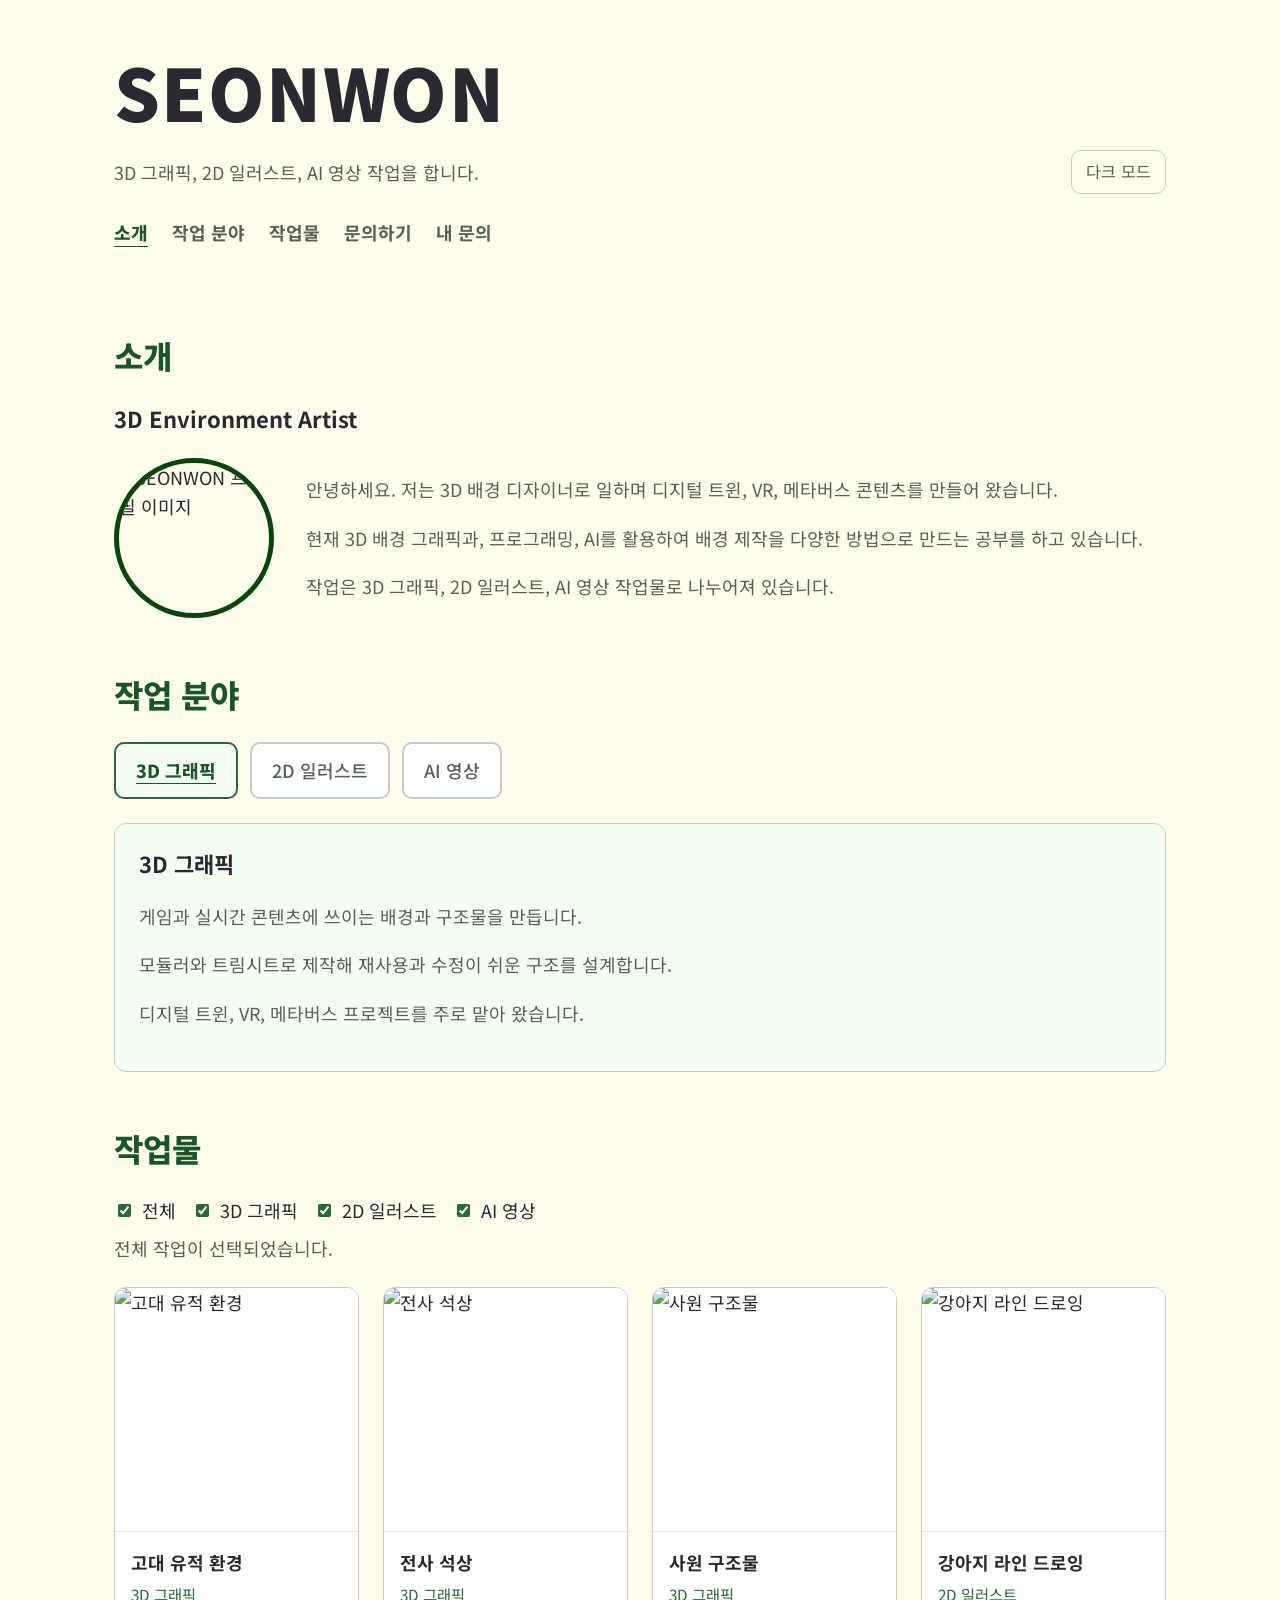
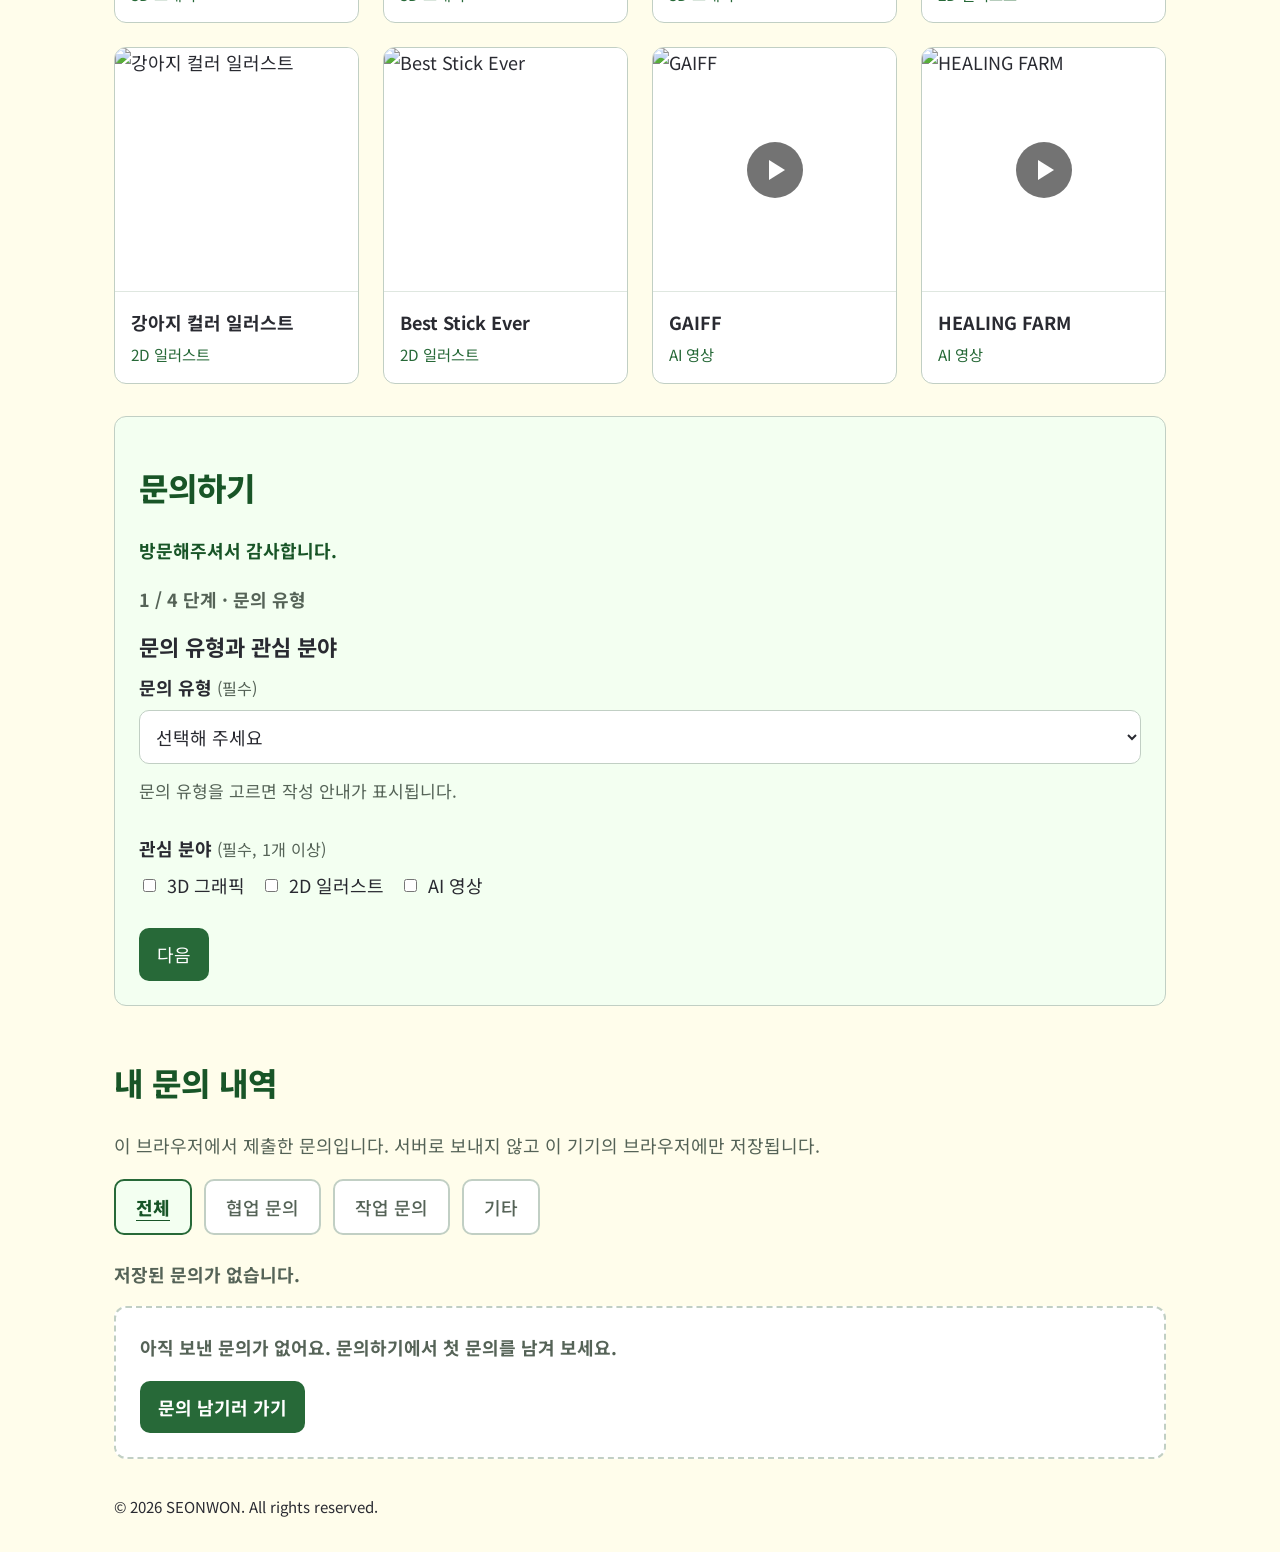
==== Claude outputs/index.html @ 0ea16d2c "SNS 계정명, 주소 입력 예시 추가/  입력 한도 100자로 수정" ====
<!DOCTYPE html>
<html lang="ko">

<head>
  <meta charset="UTF-8">
  <meta name="viewport" content="width=device-width, initial-scale=1.0">
  <title>SEONWON</title>

  <link rel="preconnect" href="https://fonts.googleapis.com">
  <link rel="preconnect" href="https://fonts.gstatic.com" crossorigin>
  <link href="https://fonts.googleapis.com/css2?family=Noto+Sans+KR:wght@100..900&display=swap" rel="stylesheet">

  <link rel="stylesheet" href="style.css">
</head>

<body>
  <!--
    사용자 : 작업물을 보러 온 사람 (채용 담당자, 협업 제안자, 동료 창작자)
    목적 : 어떤 작업을 하는 사람인지 빠르게 파악한다.
    핵심 행동 : 관심 분야를 골라 작업물을 보고, 원본으로 이동하거나 문의를 남긴다.
    정보 순서 : 소개 > 작업 분야 > 작업물 > 문의하기 > 내 문의
    메뉴 : 소개 / 작업 분야 / 작업물 / 문의하기 / 내 문의 (각 메뉴는 같은 이름의 영역으로 이동)
  -->
  <header>
    <h1>SEONWON</h1>

    <div class="header-row">
      <p>3D 그래픽, 2D 일러스트, AI 영상 작업을 합니다.</p>

      <!-- click 이벤트 : 테마 전환 -->
      <button id="themeButton" type="button">다크 모드</button>
    </div>

    <!-- click 이벤트 : 좁은 화면에서 메뉴 열기·닫기. JS가 켜졌을 때만 보임(script.js의 setMenuOpen) -->
    <button type="button" id="menuToggle" class="menu-toggle" aria-controls="main-nav" aria-expanded="false" hidden>메뉴 열기</button>

    <!-- 메뉴 : 현재 위치는 script.js(updateCurrentNav)가 aria-current="page"로 표시 -->
    <nav id="main-nav" class="main-nav" aria-label="주요 메뉴">
      <ul>
        <li><a href="#about">소개</a></li>
        <li><a href="#fields">작업 분야</a></li>
        <li><a href="#works">작업물</a></li>
        <li><a href="#contact">문의하기</a></li>
        <li><a href="#history">내 문의</a></li>
      </ul>
    </nav>
  </header>

  <main>
    <!-- 소개 -->
    <section id="about">
      <h2>소개</h2>
      <h3>3D Environment Artist</h3>

      <div class="about-row">
        <img src="assets/images/profile.jpg" alt="SEONWON 프로필 이미지">

        <div class="about-text">
          <p>안녕하세요. 저는 3D 배경 디자이너로 일하며 디지털 트윈, VR, 메타버스 콘텐츠를 만들어 왔습니다.</p>
          <p>현재 3D 배경 그래픽과, 프로그래밍, AI를 활용하여 배경 제작을 다양한 방법으로 만드는 공부를 하고 있습니다.</p>
          <p>작업은 3D 그래픽, 2D 일러스트, AI 영상 작업물로 나누어져 있습니다.</p>
        </div>
      </div>
    </section>

    <!-- 작업 분야 : 탭으로 전환 -->
    <section id="fields">
      <h2>작업 분야</h2>

      <!-- click 이벤트 : 탭 전환 -->
      <div class="tabs" role="tablist" aria-label="작업 분야 선택">
        <button type="button" class="tab is-active" data-target="#field-3d" aria-selected="true">3D 그래픽</button>
        <button type="button" class="tab" data-target="#field-illust" aria-selected="false">2D 일러스트</button>
        <button type="button" class="tab" data-target="#field-video" aria-selected="false">AI 영상</button>
      </div>

      <div id="field-3d" class="panel is-active">
        <h3>3D 그래픽</h3>
        <p>게임과 실시간 콘텐츠에 쓰이는 배경과 구조물을 만듭니다.</p>
        <p>모듈러와 트림시트로 제작해 재사용과 수정이 쉬운 구조를 설계합니다.</p>
        <p>디지털 트윈, VR, 메타버스 프로젝트를 주로 맡아 왔습니다.</p>
      </div>

      <div id="field-illust" class="panel" hidden>
        <h3>2D 일러스트</h3>
        <p>동물을 주제로 한 드로잉과 굿즈 디자인 작업을 합니다.</p>
        <p>드로잉과 일러스트 작업으로 스티커와 엽서 등의 굿즈를 제작중 입니다.</p>
        <p>무념무개라는 이름으로 작업을 올리고 있습니다.</p>
      </div>

      <div id="field-video" class="panel" hidden>
        <h3>AI 영상</h3>
        <p>AI 도구를 활용해 짧은 영상을 만듭니다.</p>
        <p>장면의 분위기와 연출을 직접 설계하고 다듬는 과정을 거칩니다.</p>
        <p>수묵화, 회화풍 배경 등 그림 질감을 살린 연출을 실험하고 있습니다.</p>
      </div>
    </section>

    <!-- 작업물 : 필터 + 그리드 + 모달 -->
    <section id="works">
      <h2>작업물</h2>

      <!-- change 이벤트 : 분야 필터 -->
      <div class="work-filter">
        <label class="checkrow">
          <input type="checkbox" id="checkAll" checked>
          전체
        </label>

        <label class="checkrow">
          <input type="checkbox" class="category-check" value="3d" checked>
          3D 그래픽
        </label>

        <label class="checkrow">
          <input type="checkbox" class="category-check" value="illust" checked>
          2D 일러스트
        </label>

        <label class="checkrow">
          <input type="checkbox" class="category-check" value="video" checked>
          AI 영상
        </label>
      </div>

      <p id="filterStatus" aria-live="polite">전체 작업이 선택되었습니다.</p>

      <!-- 카드는 script.js가 채웁니다 -->
      <ul id="workGrid" class="work-grid"></ul>
    </section>

    <!--
      문의하기 : 4단계 문의 흐름
      사용자 목표 : 협업·작업 문의를 남긴다
      핵심 행동 : 유형·분야 선택 > 연락 정보 입력 > 내용 확인 후 제출
      완료 조건 : 3단계에서 제출하면 4단계 완료 화면이 표시된다
      단계 : 1 선택 > 2 입력 > 3 확인 > 4 완료 (script.js의 showStep()로 전환)
    -->
    <section id="contact" class="contact-card">
      <h2>문의하기</h2>

      <!-- input 이벤트의 결과가 표시되는 자리 -->
      <p id="greeting" aria-live="polite">방문해주셔서 감사합니다.</p>

      <!-- 진행 상태 : showStep()이 갱신 -->
      <p id="stepStatus" aria-live="polite">1 / 4 단계 · 문의 유형</p>

      <!--작업물에서 문의로 들어온경우 : 어떤 작업과 연결되어있는지 표시-->
      <div id="workLink" class="work-link" hidden>  <!-- 어떤 작업을 보고 문의 중인지 확인. 연결이 없으면 hidden으로 숨긴다.-->
        <p id="workLinkText"></p>                   <!-- JS에서 "'작품명' 작업을 보고~~" 글을 채움-->
        <button type="button" id="unlinkButton" class="unlink-button"> 연결해제 </button>
      </div>

      <!-- 연결, 해제 결과를 알려주는 문구. -->
      <p id="linkStatus" aria-live="polite"></p>    <!-- aria-live="polite" 현재 읽고있는 내용을 끝낸 후 변경 내용을 읽음.-->

      <!-- novalidate : 브라우저 기본 검사 대신 script.js가 직접 검사하고 안내 -->
      <form id="contact-form" novalidate>

        <!-- 1단계 : 선택 -->
        <div class="step-panel" data-step="1">
          <h3 tabindex="-1">문의 유형과 관심 분야</h3>

          <div class="field">
            <!-- change 이벤트 : 문의 유형 선택 -->
            <label for="inquiryType">문의 유형 <span class="required">(필수)</span></label>
            <select id="inquiryType" name="inquiryType" aria-required="true">
              <option value="">선택해 주세요</option>
              <option value="collab">협업 문의</option>
              <option value="work">작업 문의</option>
              <option value="etc">기타</option>
            </select>
            <p class="field-error" hidden></p>
          </div>

          <p id="inquiryGuide" aria-live="polite">문의 유형을 고르면 작성 안내가 표시됩니다.</p>

          <div class="field" role="group" aria-labelledby="interestLabel">
            <div id="interestLabel" class="field-label">관심 분야 <span class="required">(필수, 1개 이상)</span></div>

            <div class="work-filter">
              <label class="checkrow">
                <input type="checkbox" class="interest-check" name="interest" value="3d">
                3D 그래픽
              </label>

              <label class="checkrow">
                <input type="checkbox" class="interest-check" name="interest" value="illust">
                2D 일러스트
              </label>

              <label class="checkrow">
                <input type="checkbox" class="interest-check" name="interest" value="video">
                AI 영상
              </label>
            </div>
            <p class="field-error" hidden></p>
          </div>

          <div class="step-actions">
            <button type="button" class="next-button">다음</button>
          </div>
        </div>

        <!-- 2단계 : 입력 -->
        <div class="step-panel" data-step="2" hidden>
          <h3 tabindex="-1">연락 정보와 문의 내용</h3>

          <!-- 칸 하나 = label + 입력 + 안내(도움말, 글자 수) + 오류 문구.
               aria-describedby : 입력칸에 안내와 오류를 연결해 스크린리더가 함께 읽게 함 -->
          <div class="field">
            <!-- input 이벤트 : 이름 입력 -->
            <label for="visitorName">이름 <span class="required">(필수)</span></label>
            <input type="text" id="visitorName" name="visitorName" maxlength="10" autocomplete="name" aria-required="true" aria-describedby="nameHelp nameError">
            <div class="field-meta">
              <p class="field-help" id="nameHelp">답변할 때 부를 이름입니다. 최대 10자까지 쓸 수 있습니다.</p>
              <p class="field-count" id="nameCount">0 / 10자</p>
            </div>
            <p class="field-error" id="nameError" role="alert" hidden></p>
          </div>

          <div class="field">
            <label for="email">Email <span class="required">(필수)</span></label>
            <input type="email" id="email" name="email" autocomplete="email" aria-required="true" aria-describedby="emailHelp emailError">
            <div class="field-meta">
              <p class="field-help" id="emailHelp">답변을 받을 주소입니다. 예: name@example.com</p>
            </div>
            <p class="field-error" id="emailError" role="alert" hidden></p>
          </div>

          <div class="field">
            <label for="message">Message <span class="required">(필수)</span></label>
            <textarea id="message" name="message" maxlength="500" aria-required="true" aria-describedby="messageHelp messageError"></textarea>
            <div class="field-meta">
              <p class="field-help" id="messageHelp">원하는 작업과 일정을 10자 이상 적어주세요.</p>
              <p class="field-count" id="messageCount">0 / 500자</p>
            </div>
            <p class="field-error" id="messageError" role="alert" hidden></p>
          </div>

          <!-- change 이벤트 : 체크하면 SNS 입력 영역이 나타나고, 해제하면 사라짐 -->
          <div class="sns-option">
            <label class="checkrow">
              <input type="checkbox" id="snsCheck" name="snsContact" value="yes" aria-controls="snsField" aria-expanded="false">
              SNS(인스타그램·카카오톡 등)로도 답변받기
            </label>
          </div>

          <!-- 숨겨진 동안은 disabled : Tab으로 닿지 않고, 제출 값에도 들어가지 않음 (script.js의 renderSnsField) -->
          <div class="field" id="snsField" hidden>
            <label for="snsId">SNS 계정명 또는 주소 <span class="required">(필수)</span></label>
            <input type="text" id="snsId" name="snsId" maxlength="100" autocomplete="off" aria-required="true" aria-describedby="snsHelp snsError" disabled>
            <div class="field-meta">
              <p class="field-help" id="snsHelp">답변받을 SNS 계정명이나 주소 중 하나를 적어주세요. 계정명 예: @sunone.art / 주소 예: https://www.instagram.com/sunone.art</p>
              <p class="field-count" id="snsCount">0 / 100자</p>
            </div>
            <p class="field-error" id="snsError" role="alert" hidden></p>
          </div>

          <div class="step-actions">
            <button type="button" class="prev-button">이전</button>
            <button type="button" class="next-button">다음</button>
          </div>
        </div>

        <!-- 3단계 : 확인 (입력값은 script.js가 채웁니다) -->
        <div class="step-panel" data-step="3" hidden>
          <h3 tabindex="-1">입력 내용 확인</h3>
          <p>내용을 확인하고 제출해 주세요. 고칠 항목은 수정 버튼으로 돌아갈 수 있습니다.</p>

          <ul class="summary">
            <li class="summary-row">
              <span class="summary-label">문의 유형</span>
              <span class="summary-value" id="sumType"></span>
              <button type="button" class="edit-button" data-goto="1" aria-label="문의 유형 수정">수정</button>
            </li>
            <li class="summary-row">
              <span class="summary-label">관심 분야</span>
              <span class="summary-value" id="sumInterests"></span>
              <button type="button" class="edit-button" data-goto="1" aria-label="관심 분야 수정">수정</button>
            </li>
            <!-- 3단계 확인 화면 : 연결된 작업이 있을 때만 JS가 보여줌.-->
            <li class="summary-row" id="sumWorkRow" hidden>
              <span class="summary-label">관련작업</span>
              <span class="summary-value" id="sumWork"></span>      <!-- 작품명이 들어갈 자리 -->
              <!--data-goto="1" >> 누르면 1단계로 돌아감.-->
              <button type="button" class="edit-button" data-goto="1" aria-label="관련 작업 수정">수정</button>
            </li>
            <li class="summary-row">
              <span class="summary-label">이름</span>
              <span class="summary-value" id="sumName"></span>
              <button type="button" class="edit-button" data-goto="2" aria-label="이름 수정">수정</button>
            </li>
            <li class="summary-row">
              <span class="summary-label">Email</span>
              <span class="summary-value" id="sumEmail"></span>
              <button type="button" class="edit-button" data-goto="2" aria-label="이메일 수정">수정</button>
            </li>
            <!-- 3단계 확인 화면 : SNS 답변을 고른 경우에만 JS가 보여줌 -->
            <li class="summary-row" id="sumSnsRow" hidden>
              <span class="summary-label">SNS</span>
              <span class="summary-value" id="sumSns"></span>
              <button type="button" class="edit-button" data-goto="2" aria-label="SNS 수정">수정</button>
            </li>
            <li class="summary-row">
              <span class="summary-label">Message</span>
              <span class="summary-value" id="sumMessage"></span>
              <button type="button" class="edit-button" data-goto="2" aria-label="메시지 수정">수정</button>
            </li>
          </ul>

          <!-- 제출 상태 안내 : 저장 중 / 저장 실패 문구가 들어옴. 비어 있으면 자리를 차지하지 않음 -->
          <p id="submitStatus" role="status"></p>

          <div class="step-actions">
            <button type="button" class="prev-button">이전</button>
            <button id="submitButton" type="submit">제출하기</button>
          </div>
        </div>

        <!-- 4단계 : 완료 -->
        <div class="step-panel" data-step="4" hidden>
          <h3 tabindex="-1">작성이 완료되었습니다</h3>

          <!-- 완료 메시지 : 제출할 때 script.js가 채웁니다 -->
          <p id="submitMessage"></p>

          <div class="step-actions">
            <button id="restartButton" type="button">새 문의 작성</button>
            <!-- 제출한 문의가 목록에 들어갔는지 바로 확인하러 가는 링크 -->
            <a href="#history" class="button-link">내 문의 내역 보기</a>
          </div>
        </div>

      </form>
    </section>

    <!--
      내 문의 내역 : 제출한 문의를 목록으로 보고 유형별로 골라 봄
      데이터 : 제출할 때 localStorage에 저장한 기록 (script.js의 saveInquiry / readSavedList)
      필터 : 전체 / 협업 문의 / 작업 문의 / 기타 (click 이벤트, 선택 상태는 aria-pressed로 표시)
      결과 안내 : 표시 중인 항목 수 + 결과 없음 2종 (저장된 문의가 없음 / 고른 유형에 맞는 문의가 없음)
    -->
    <section id="history">
      <h2>내 문의 내역</h2>
      <p>이 브라우저에서 제출한 문의입니다. 서버로 보내지 않고 이 기기의 브라우저에만 저장됩니다.</p>

      <div class="history-filter" role="group" aria-label="문의 유형별 보기">
        <button type="button" class="filter-button" data-filter="all" aria-pressed="true">전체</button>
        <button type="button" class="filter-button" data-filter="collab" aria-pressed="false">협업 문의</button>
        <button type="button" class="filter-button" data-filter="work" aria-pressed="false">작업 문의</button>
        <button type="button" class="filter-button" data-filter="etc" aria-pressed="false">기타</button>
      </div>

      <!-- 표시 중인 항목 수 안내. 필터를 바꾸면 스크린리더가 읽어 줌 -->
      <p id="historyStatus" role="status"></p>

      <ul id="historyList" class="history-list"></ul>

      <!-- 결과 없음 안내 : 문구와 다음 행동은 script.js(renderHistory)가 상황에 맞게 바꿈 -->
      <div id="historyEmpty" class="history-empty" hidden>
        <p id="historyEmptyText"></p>
        <a id="historyEmptyLink" class="button-link" href="#contact">문의 남기러 가기</a>
        <button type="button" id="historyShowAll">전체 보기</button>
      </div>
    </section>

  </main>

  <footer>
    <small>© 2026 SEONWON. All rights reserved.</small>
  </footer>

  <!-- 작업물 상세 모달 -->
  <div id="workModal" class="modal" hidden>
    <div class="modal-overlay" data-close></div>

    <div class="modal-box" role="dialog" aria-modal="true" aria-labelledby="modalTitle">
      <button type="button" class="modal-close" data-close aria-label="닫기">✕</button>

      <!-- 이미지 또는 영상 플레이어가 들어가는 자리 -->
      <div id="modalMedia" class="modal-media"></div>

      <h3 id="modalTitle"></h3>
      <p id="modalDesc"></p>
      <a id="modalLink" class="modal-link" href="#" target="_blank" rel="noopener"></a>

      <!-- click 이벤트 : 이 작업으로 문의하기-->
      <button type="button" id="modalInquiryButton" class="modal-inquiry"> 이 작업으로 문의하기 </button>
    </div>
  </div>

  <!-- 자바스크립트 연결 -->
  <script src="script.js"></script>

</body>

</html>
---- Claude outputs/style.css ----
/* ===== 색 팔레트 ===== */

:root{
    --bg: #fffdeb;            /* 페이지 배경 (크림) */
    --surface: #ffffff;       /* 카드, 모달 바탕 */
    --surface-soft: #f3fff1;  /* 패널, 연한 강조 바탕 */

    --text: #292a31;          /* 본문 글자 */
    --text-soft: #556357;     /* 설명문, 보조 글자 */

    --border: #c1cfc4;        /* 일반 테두리 */
    --border-soft: #dfe7e0;   /* 약한 구분선 */

    --green: #276938;         /* 메인 포인트 */
    --green-dark: #185527;    /* 제목, hover */
    --green-deep: #05460a;    /* 가장 진한 초록 */

    --focus: #5a9c6b;         /* 포커스 테두리 (배경과 확실히 달라야 함) */

    --success-text: #185527;
    --success-bg: #e3f5e6;

    --disabled-bg: #a8b5aa;

    --error: #b3261e;         /* 입력 오류 문구와 테두리 */
}

/* 다크 모드는 위 변수의 값만 바꿔치기. */
body.dark{
    --bg: #21271f;
    --surface: #2e332e;
    --surface-soft: #333a33;

    --text: #f3e7ce;
    --text-soft: #b6c2b5;

    --border: #4f584f;
    --border-soft: #3c443c;

    --green: #8cc47e;
    --green-dark: #a8d69b;
    --green-deep: #8cc47e;

    --focus: #c4b77e;

    --success-text: #d7f0d9;
    --success-bg: #2f4433;

    --disabled-bg: #4f584f;

    --error: #ff9a8f;

    --accent: #eba421;        /* 다크 모드에서만 쓰는 강조색 (선택된 탭) */
}


body{
    color: var(--text);
    font-family: 'Noto Sans KR', sans-serif;
    font-size: 18px;
    line-height: 1.6;
    margin: 0;
    background-color: var(--bg);
}

header,
main,
footer{
    /* 좁은 화면에서는 사용가능한 너비에 맞춰 줄어듬. */
    width: 100%;

    /* 넓은 화면에서도 콘텐츠는 1100px보다 커지지 않음. */
    max-width: 1100px;

    margin: 0 auto;
    padding-left: 24px;
    padding-right: 24px;
}

header{
    padding-top: 48px;
    padding-bottom: 32px;
}

section{
    margin-top: 56px;
}

footer{
    padding-top: 32px;
    padding-bottom: 32px;
}

*,
*::before,
*::after{
    box-sizing: border-box;
}

/* 모달이 열려 있는 동안 뒷배경이 스크롤되지 않게 */
body.modal-open{
    overflow: hidden;
}

/* ===== 헤더 ===== */

.header-row{
    display: flex;
    flex-wrap: wrap;
    align-items: center;
    justify-content: space-between;
    gap: 16px;
}

.header-row p{
    margin: 0;
}

nav{
    margin-top: 24px;
}

/* 메뉴 목록 : 목록(ul·li) 의미는 유지하고 모양만 가로로 */
nav ul{
    display: flex;

    /* 메뉴 들어갈 자리가 부족하면 다음 줄로 이동 */
    flex-wrap: wrap;

    gap: 24px;
    margin: 0;
    padding: 0;
    list-style: none;
}

nav a {
    color: var(--text-soft);
    font-weight: 700;
    text-decoration: none;
}

nav a:hover{
    color: var(--green-dark);
}

/* 현재 위치 : hover와 달리 계속 유지되는 상태. 색 + 굵기 + 밑줄로 표시 (색만으로 구분하지 않음) */
nav a[aria-current="page"]{
    color: var(--green-dark);
    font-weight: 800;
    text-decoration: underline;
    text-underline-offset: 6px;
}

/* 모바일 메뉴 열기·닫기 버튼 : 넓은 화면에서는 숨김, 좁은 화면 규칙(맨 아래 @media)에서 보임 */
.menu-toggle{
    display: none;
    margin-top: 16px;
    color: var(--text-soft);
    background-color: transparent;
    border: 1px solid var(--border);
}

.menu-toggle:hover{
    color: var(--green-dark);
    background-color: var(--surface-soft);
}

body.dark .menu-toggle:hover{
    color: var(--bg);
    background-color: var(--accent);
}


/* ===== 제목 ===== */

h1{
    font-size: 72px;
    font-weight: 1000;
    line-height: 1.2;
    letter-spacing: 0.02em;
    margin: 0 0 16px;
}

h2{
    color: var(--green-dark);
    font-size: 32px;
    font-weight: 800;
    line-height: 1.3;
}

h3{
    font-size: 22px;
    font-weight: 700;
    line-height: 1.4;
}

p{
    color: var(--text-soft);
    line-height: 1.7;
}


/* ===== 소개 프로필 이미지 ===== */

.about-row{
    display: flex;
    align-items: center;        /* 사진과 글을 가운데(center)에 맞춤 */
    gap: 32px;
    margin-top: 24px;
}

#about img{
    display: block;
    width: 160px;
    height: 160px;
    object-fit: cover;
    border-radius: 50%;
    border: 5px solid var(--green-deep);

    /* 글이 길어져도 이미지가 찌그러지지 않게 고정 */
    flex: 0 0 auto;
    margin: 0;
}

.about-text p:first-child{
    margin-top: 0;              /* 첫 문단 위쪽 기본 여백제거*/
}

.about-text p:last-child{
    margin-bottom: 0;           /*마지막 문단 아래쪽 기본 여백 제거*/
}

/* ===== 입력 요소 공통 ===== */
input,
select,
textarea{
    width: 100%;
    min-width: 0;
    padding: 12px;
    color: var(--text);
    background-color: var(--surface);
    border: 1px solid var(--border);
    border-radius: 10px;
}

textarea{
    min-height: 120px;
    resize: vertical;
}

button {
    padding: 12px 18px;
    border: none;
    border-radius: 10px;
    color: #ffffff;
    background-color: var(--green);
    cursor: pointer;
    transition: background-color 0.2s, transform 0.2s;
}

input,
select,
textarea,
button{
    font: inherit;
}

/* hover는 기본색과 달라야함. */
button:hover {
    background-color: var(--green-dark);
}

/* 포커스 테두리는 배경색과 확실히 다르게 표현.
   키보드만 쓰는 사람에게는 지금 위치를 알려주는 유일한 표시입니다 */
button:focus,
input:focus,
select:focus,
textarea:focus{
    outline: 3px solid var(--focus);
    outline-offset: 2px;
}

button:active {
    transform: translateY(1px);
}

/* 테마 버튼 : 보조 기능이라 외곽선만 위 button 규칙을 덮어써야 하므로 반드시 아래쪽에 배치. */
#themeButton{
    flex: 0 0 auto;
    padding: 8px 14px;
    font-size: 0.9em;
    color: var(--text-soft);
    background-color: transparent;
    border: 1px solid var(--border);
}

#themeButton:hover{
    color: var(--green-dark);
    background-color: var(--surface-soft);
}

body.dark #themeButton:hover{
    color: var(--bg);
    background-color: var(--accent);
}


/* ===== 작업 분야 탭 ===== */

.tabs,
.history-filter {
    display: flex;

    /* 자리가 부족하면 다음 줄로 넘어감 */
    flex-wrap: wrap;

    gap: 12px;
    margin-bottom: 24px;
}

.tab,
.filter-button {
    padding: 12px 20px;

    border: 2px solid var(--border);

    border-radius: 10px;
    color: var(--text-soft);
    background-color: var(--surface);

    font-weight: 500;
    text-decoration: none;

    cursor: pointer;
}

.tab:hover,
.filter-button:hover {
    background-color: var(--surface-soft);
}

/* 선택된 탭 : 색 + 굵기 + 밑줄 세 가지로 표시. 색만으로 구분하면 색각 이상이 있는 사람은 알아볼 수 없다. */
.tab.is-active,
.filter-button[aria-pressed="true"] {
    color: var(--green-dark);
    border-color: var(--green);
    background-color: var(--surface-soft);
    font-weight: 800;
    text-decoration: underline;
    text-underline-offset: 5px;
}

body.dark .tab.is-active,
body.dark .filter-button[aria-pressed="true"]{
    color: var(--bg);
    border-color: var(--accent);
    background-color: var(--accent);
}

.panel {
    padding: 24px;
    border: 1px solid var(--border);
    border-radius: 12px;
    background-color: var(--surface-soft);
}

.panel h3{
    margin-top: 0;
}


/* ===== 작업물 필터 ===== */

.work-filter{
    display: flex;
    flex-wrap: wrap;
    gap: 16px;
    margin-bottom: 8px;
}

.checkrow{
    display: flex;
    align-items: center;
    gap: 8px;
}

/* 체크박스는 글자 옆에 작게 두어야 하므로 너비를 되돌림. */
.checkrow input[type="checkbox"]{
    width: auto;
    flex: 0 0 auto;
    accent-color: var(--green);
}

#filterStatus{
    margin-top: 0;
    margin-bottom: 24px;
}


/* ===== 작업물 그리드 ===== */

.work-grid{
    list-style-type: none;
    padding-left: 0;
    margin: 0;

    display: grid;
    grid-template-columns: repeat(auto-fit, minmax(240px, 1fr));
    gap: 24px;
}

.work-card{
    min-width: 0;
}

/* 카드 전체를 버튼으로 만들어 키보드로도 열 수 있도록 추가. */
.work-button{
    display: block;
    width: 100%;
    padding: 0;
    border: 1px solid var(--border);
    border-radius: 12px;
    background-color: var(--surface);
    overflow: hidden;
    text-align: left;
    color: inherit;
    cursor: pointer;
    transition: border-color 0.2s, transform 0.2s;
}

/* hover 시 테두리가 진해져야 반응이 보입니다 */
.work-button:hover{
    border-color: var(--green);
    background-color: var(--surface);
    transform: translateY(-2px);
}

.work-thumb{
    position: relative;
    display: block;

    aspect-ratio: 1 / 1;

    background-color: #ffffff;
}

.work-thumb img{
    display: block;
    width: 100%;
    height: 100%;
    object-fit: cover;
}

/* 영상 카드에만 올라가는 재생 아이콘 */
.play-icon{
    position: absolute;
    top: 50%;
    left: 50%;
    transform: translate(-50%, -50%);

    width: 56px;
    height: 56px;
    border-radius: 50%;
    background-color: rgba(0, 0, 0, 0.55);
}

.play-icon::after{
    content: "";
    position: absolute;
    top: 50%;
    left: 54%;
    transform: translate(-50%, -50%);

    border-style: solid;
    border-width: 10px 0 10px 16px;
    border-color: transparent transparent transparent #ffffff;
}

.work-info{
    display: block;
    padding: 16px;

    /* 흰 카드 위에서도 보이는 농도여야 구분선 역할을 합니다 */
    border-top: 1px solid var(--border-soft);
}

.work-title{
    display: block;
    font-weight: 700;
}

.work-category{
    display: block;
    margin-top: 5px;
    font-size: 0.85em;
    color: var(--green);
}


/* ===== 작업물 상세 모달 ===== */

.modal{
    position: fixed;
    inset: 0;
    z-index: 100;

    display: flex;
    align-items: center;
    justify-content: center;
    padding: 24px;
}

/* hidden 속성이 붙으면 display:flex 때문에 안 숨겨지므로 따로 지정. */
.modal[hidden]{
    display: none;
}

.modal-overlay{
    position: absolute;
    inset: 0;
    background-color: rgba(22, 28, 22, 0.72);
}

.modal-box{
    position: relative;
    width: 100%;
    max-width: 720px;
    max-height: 90vh;
    overflow-y: auto;

    padding: 24px;
    border-radius: 16px;
    background-color: var(--surface);
}

.modal-close{
    position: absolute;
    top: 16px;
    right: 16px;

    width: 40px;
    height: 40px;
    padding: 0;
    border-radius: 50%;
    color: var(--text-soft);
    background-color: var(--surface);
    border: 1px solid var(--border);
}

.modal-close:hover{
    color: var(--green-dark);
    background-color: var(--surface-soft);
}

.modal-media{
    border-radius: 12px;
    overflow: hidden;
    background-color: #ffffff;
}

.modal-media img{
    display: block;
    width: 100%;
    height: auto;
}

.modal-media iframe{
    display: block;
    width: 100%;

    aspect-ratio: 16 / 9;
    border: 0;
}

.modal-box h3{
    margin-bottom: 8px;
}

.modal-link{
    display: inline-block;
    margin-top: 8px;
    color: var(--green);
    font-weight: 700;
}

/*모달안의 '이작업으로 문의하기' 버튼 */
.modal-inquiry{
    display: block;         /* 링크아래 줄로 내려옴*/
    margin-top: 16px;
}

/* ===== Contact ===== */

.contact-card {
    padding: 24px;
    margin-top: 32px;
    background-color: var(--surface-soft);
    border: 1px solid var(--border);
    border-radius: 12px;
}

/* 입력 항목이 여러 개이므로 세로 정렬. */
form {
    display: flex;
    flex-direction: column;
    align-items: stretch;
    gap: 12px;
}

form label{
    font-weight: 700;
    margin-bottom: -4px;
}

#submitButton{
    /* 버튼만 내용 너비로 두어 폼이 답답해 보이지 않게 한다. */
    align-self: flex-start;
    margin-top: 8px;
}

#greeting{
    font-weight: 700;
    color: var(--green-dark);
    margin-top: 0;
}

#inquiryGuide{
    margin-top: 0;
    font-size: 0.95em;
}

#submitMessage{
     margin-top: 16px;
     color: var(--text-soft);
}

#submitMessage.is-success{
     color: var(--success-text);
     background-color: var(--success-bg);
     padding: 12px;
     border-radius: 10px;
     font-weight:700;
}

#submitButton:disabled{
     color: #ffffff;
     background-color: var(--disabled-bg);
     cursor: not-allowed;
}

/* 저장하는 동안 잠기는 이전·수정 버튼 */
.prev-button:disabled,
.edit-button:disabled{
     opacity: 0.5;
     cursor: not-allowed;
}

/* 제출 상태 안내 : 저장 중 / 저장 실패. 비어 있으면 자리를 차지하지 않음 */
#submitStatus{
     margin: 0;
     padding: 12px;
     border-radius: 10px;
     font-weight: 700;
     color: var(--green-dark);
     background-color: var(--surface-soft);
}

#submitStatus.is-error{
     color: var(--error);
     background-color: transparent;
     border: 1px solid var(--error);
}

#submitStatus:empty{
     display: none;
}


/* ===== Contact 4단계 흐름 ===== */

.step-panel{
    display: flex;
    flex-direction: column;
    gap: 12px;
}

/* hidden 속성이 display:flex 때문에 무시되지 않도록 따로 지정. */
.step-panel[hidden]{
    display: none;
}

.step-panel h3{
    margin: 0;
}

/* 단계가 바뀔 때 제목으로 포커스를 옮기므로, 제목에는 테두리를 그리지 않는다 */
.step-panel h3:focus{
    outline: none;
}

#stepStatus{
    margin: 0 0 16px;
    font-weight: 700;
    color: var(--text-soft);
}

/* 입력 칸 하나 : 라벨 + 입력 + 오류 문구 */
.field{
    display: flex;
    flex-direction: column;
    gap: 12px;
}

/* 체크박스 묶음의 제목. form label과 같은 모양. */
.field-label{
    font-weight: 700;
    margin-bottom: -4px;
}

/* form label 규칙이 체크박스 글자까지 굵게 만들지 않도록 되돌림. */
form .checkrow{
    font-weight: 400;
    margin-bottom: 0;
}

.required{
    font-weight: 400;
    font-size: 0.9em;
    color: var(--text-soft);
}

/* 오류 문구 */
.field-error{
    margin: -4px 0 0;
    font-size: 0.95em;
    font-weight: 700;
    color: var(--error);
}

/* 오류 표시 */
.field-error::before{
    content: "⚠ ";
}

[aria-invalid="true"]{
    border-color: var(--error);
    box-shadow: 0 0 0 1px var(--error);
}

/* hidden 속성이 display:flex 때문에 무시되지 않도록 따로 지정. (SNS 입력 영역) */
.field[hidden]{
    display: none;
}

/* 입력 칸 아래 한 줄 : 왼쪽 안내(도움말·조건 충족 문구), 오른쪽 글자 수 */
.field-meta{
    display: flex;
    justify-content: space-between;
    align-items: flex-start;
    gap: 12px;
    margin-top: -4px;
    font-size: 0.9em;
}

.field-help{
    flex: 1;
    min-width: 0;              /* 긴 주소 예시가 줄바꿈되지 않아 글자 수를 칸 밖으로 밀어내지 않도록 */
    margin: 0;
    color: var(--text-soft);
    overflow-wrap: anywhere;
}

.field-count{
    flex-shrink: 0;
    margin: 0;
    white-space: nowrap;
    font-weight: 700;
    color: var(--text-soft);
}

/* 조건 충족 : 초록 테두리 + 굵은 "✓" 문구. 색만으로 구분하지 않도록 문구가 함께 바뀜 */
.field.is-valid input,
.field.is-valid textarea{
    border-color: var(--green);
}

.field.is-valid .field-help{
    font-weight: 700;
    color: var(--success-text);
}

/* 오류가 떠 있는 동안에는 오류 문구가 우선 : 초록 표시를 걷음 (오류 테두리가 이김) */
.field input[aria-invalid="true"],
.field textarea[aria-invalid="true"]{
    border-color: var(--error);
}

/* SNS 체크박스 줄 : 체크박스 글자는 굵게 하지 않음 */
.sns-option{
    margin-top: 4px;
}

/* 이전 / 다음 / 제출 버튼 묶음 */
.step-actions{
    display: flex;
    flex-wrap: wrap;
    gap: 12px;
    margin-top: 8px;
}

.step-actions #submitButton{
    margin-top: 0;
}

/* 이전, 수정 : 보조 버튼이라 외곽선만, 위 button 규칙을 덮어써야 하므로 아래쪽에 배치. */
.prev-button,
.edit-button{
    color: var(--text-soft);
    background-color: transparent;
    border: 1px solid var(--border);
}

.prev-button:hover,
.edit-button:hover{
    color: var(--green-dark);
    background-color: var(--surface-soft);
}

body.dark .prev-button:hover,
body.dark .edit-button:hover{
    color: var(--bg);
    background-color: var(--accent);
}

/* 3단계 확인 목록 */
.summary{
    list-style-type: none;
    padding-left: 0;
    margin: 0;
}

.summary-row{
    display: flex;
    align-items: flex-start;
    gap: 16px;
    padding: 12px 0;
    border-bottom: 1px solid var(--border-soft);
}

/* display:flex이 hidden 속성을 덮어쓰기 때문에, 무시되지 않도록 숨김은 따로 지정. */
.summary-row[hidden]{
    display: none;
}

.summary-label{
    flex: 0 0 6em;
    font-weight: 700;
}

.summary-value{
    flex: 1;
    min-width: 0;
    color: var(--text);
    overflow-wrap: anywhere;
    white-space: pre-wrap;
}

.edit-button{
    flex: 0 0 auto;
    padding: 6px 14px;
    font-size: 0.9em;
}

/* 작업물에서 이어진 문의 연결 표시 */
.work-link{
    display: flex;                      /*글과 해제버튼을 한 줄에*/
    align-items: center;
    justify-content: space-between;
    gap: 12px;
    margin-bottom: 12px;
    padding: 12px 16px;
    border: 1px solid var(--green);
    border-radius: 10px;
    background-color: var(--surface);
}

/* 위의 display:flex이 hidden 속성을 덮어쓰기 때문에, 무시되지 않도록 숨김은 따로 지정. */
.work-link[hidden]{
    display: none;
}

.work-link p{
    margin: 0;
    font-weight: 700;
}

/* 연결 해제 : 보조 버튼이라 외곽선만 */
.unlink-button{
    flex: 0 0 auto;                 /*버튼이 줄어들거나 늘어나지않게*/
    padding: 6px 14px;
    font-size: 0.9em;
    color: var(--text-soft);
    background-color: transparent;  /*보조버튼이라 테두리만*/
    border: 1px solid var(--border);
}

.unlink-button:hover{
    color: var(--green-dark);
    background-color: var(--surface-soft);
}

body.dark .unlink-button:hover{     /*다크모드용 hover*/
    color: var(--bg);
    background-color: var(--accent);
}

/* 안내 문구 : 비어 있으면 자리를 차지하지 않음 */
#linkStatus{
    margin-bottom: 12px;
    font-size: 0.9em;
    color: var(--text-soft);
}

#linkStatus:empty{                  /* 글없을때는 자리 차지않게 */
    display: none;
}


/* ===== 내 문의 내역 ===== */

/* 버튼처럼 보이는 링크 : 다른 자리로 이동하는 동작이므로 button이 아니라 a를 씀 */
.button-link{
    display: inline-block;
    padding: 12px 18px;
    border-radius: 10px;
    color: #ffffff;
    background-color: var(--green);
    font-weight: 700;
    text-decoration: none;
    text-align: center;
    transition: background-color 0.2s;
}

.button-link:hover{
    background-color: var(--green-dark);
}

body.dark .button-link{
    color: var(--bg);               /* 다크 모드의 밝은 초록 바탕에는 어두운 글자 */
}

body.dark .button-link:hover{
    color: var(--bg);
}

.button-link:focus-visible{
    outline: 3px solid var(--focus);
    outline-offset: 2px;
}

#historyStatus{
    margin-top: 0;
    margin-bottom: 16px;
    font-weight: 700;
}

.history-list{
    list-style-type: none;
    padding-left: 0;
    margin: 0;

    display: flex;
    flex-direction: column;
    gap: 12px;
}

/* display:flex가 hidden 속성을 덮어쓰기 때문에, 숨김은 따로 지정. */
.history-list[hidden]{
    display: none;
}

.history-item{
    padding: 16px;
    border: 1px solid var(--border);
    border-radius: 12px;
    background-color: var(--surface);
}

.history-head{
    display: flex;
    flex-wrap: wrap;
    align-items: baseline;
    justify-content: space-between;
    gap: 4px 16px;
}

.history-type{
    font-weight: 800;
    color: var(--green-dark);
}

.history-date,
.history-meta{
    margin: 0;
    font-size: 0.9em;
    color: var(--text-soft);
}

.history-message{
    margin: 8px 0 0;
    color: var(--text);
    overflow-wrap: anywhere;
}

/* 결과 없음 안내 : 이유 + 다음 행동 */
.history-empty{
    padding: 24px;
    border: 2px dashed var(--border);
    border-radius: 12px;
    background-color: var(--surface);
}

.history-empty[hidden]{
    display: none;
}

.history-empty p{
    margin-top: 0;
    font-weight: 700;
}

.history-empty [hidden]{
    display: none;
}

/* 웹페이지가 표시되는 가로 폭이 768px 이하일 때만 적용 */
@media (max-width: 768px) {
    body{
        font-size: 16px;
    }

    header{
        padding-top: 32px;
        padding-bottom: 24px;
    }

    section{
        margin-top: 40px;
    }

    h1{
        font-size: 36px;
    }

    h2{
        font-size: 28px;
    }

    /* 설명문과 테마 버튼을 위에서 아래로 배치 */
    .header-row{
        flex-direction: column;
        align-items: flex-start;
        gap: 8px;
    }

    /* 메뉴 열기·닫기 버튼 : 좁은 화면에서만 보임. hidden이면(JS가 꺼진 경우) 보이지 않고 메뉴는 그대로 펼쳐짐 */
    .menu-toggle{
        display: block;
    }

    .menu-toggle[hidden]{
        display: none;
    }

    /* 접힘 상태 : 좁은 화면에서만 적용되므로 넓은 화면에서는 메뉴가 항상 보임 */
    .main-nav.is-collapsed{
        display: none;
    }

    /*가로메뉴를 위에서 아래로 배치*/
    nav ul{
        flex-direction: column;
        align-items: stretch;
        gap: 8px;
    }

    nav a{
        /*링크 글자 주변에도 누를 수 있는 여백 추가*/
        padding: 8px 0;
    }

    /* 작업 분야 필터를 한 열로 배치 */
    .work-filter{
        flex-direction: column;
        gap: 8px;
    }

    /* 작업 카드를 한 열로 배치 */
    .work-grid{
        grid-template-columns: 1fr;
    }

    button{
        /*모바일에서도 버튼의 누르는 영역이 너무 낮아지지 않게 설정*/
        min-height: 48px;
        width: 100%;
    }

    /* 아래 버튼들은 가로로 늘리지 않습니다 */
    .tab,
    .filter-button,
    #themeButton,
    .work-button{
        width: auto;
        min-height: auto;
    }

    .work-button{
        width: 100%;
    }
    
    #submitButton{
        align-self: stretch;
    }

    /* 필터 버튼은 줄바꿈되며 나열하되 누르는 영역은 확보 */
    .filter-button{
        min-height: 44px;
    }

    /* 버튼형 링크는 버튼처럼 가로로 채우고 누르는 영역을 확보 */
    .button-link{
        display: block;
        min-height: 48px;
        padding-top: 12px;
    }
    
    .modal{
        padding: 16px;
    }
    
    .modal-box{
        padding: 20px;
    }
    
    /* 확인 목록 : 제목과 수정 버튼은 윗줄, 내용은 아랫줄 */
    .summary-row{
        flex-wrap: wrap;
        gap: 8px 16px;
    }
    
    .summary-label{
        flex: 1;
    }
    
    .summary-value{
        order: 3;
        flex: 1 0 100%;
    }
    
    /* 수정 버튼은 가로로 늘리지 않되, 누르는 영역은 확보 */
    .edit-button{
        width: auto;
        min-height: 44px;
    }
    
    /* 모바일에서는 연결표시줄을 세로로 쌓는다.*/
    .work-link{
        flex-direction: column;
        align-items: stretch;
    }
    
    /*닫기버튼 동그라미를 유지하기 위함.*/
    .modal-close{
        width: 44px;
        height: 44px;
        min-height: 44px;
    }

    /* 좁은 화면에서는 프로필과 글을 위아래로 배치 */
    .about-row{
        flex-direction: column;
        align-items: flex-start;        /*세로배치에는 프로필 사진을 왼쪽으로 배치*/
        gap: 16px;
    }
}
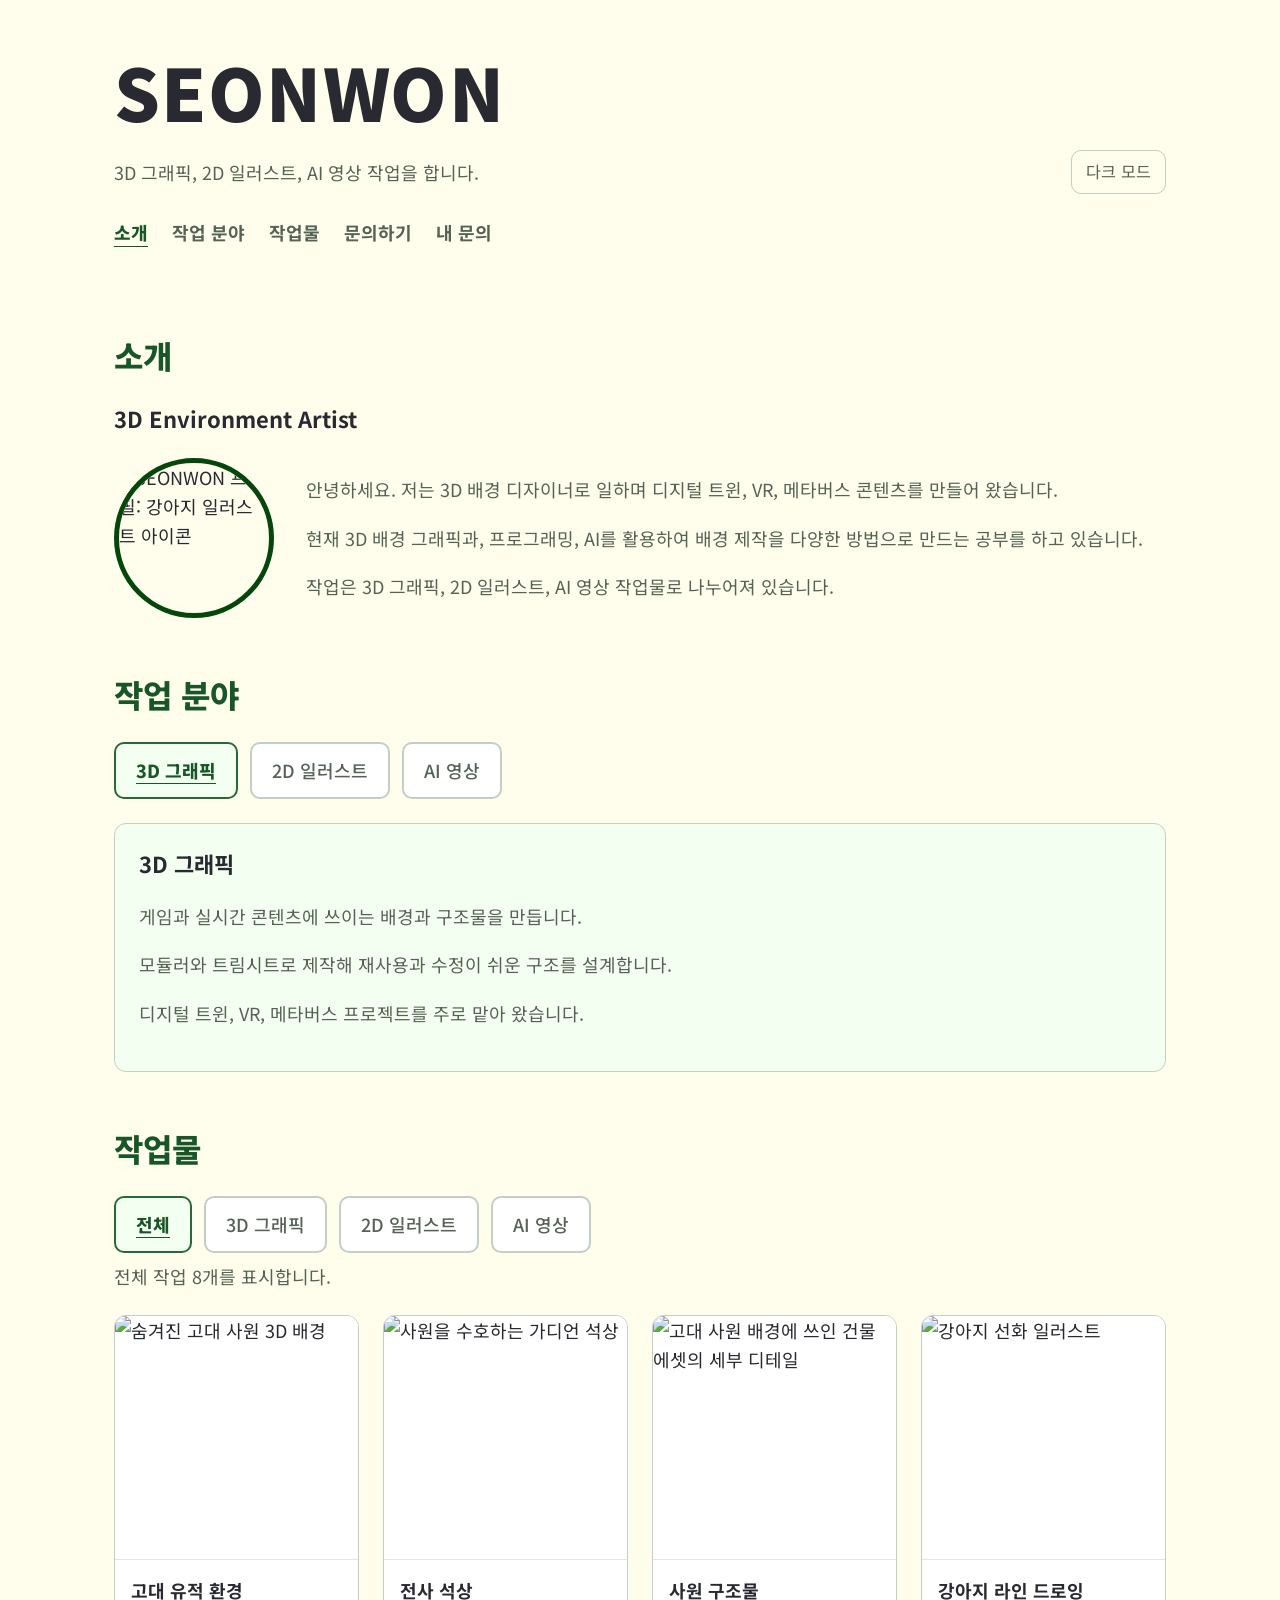
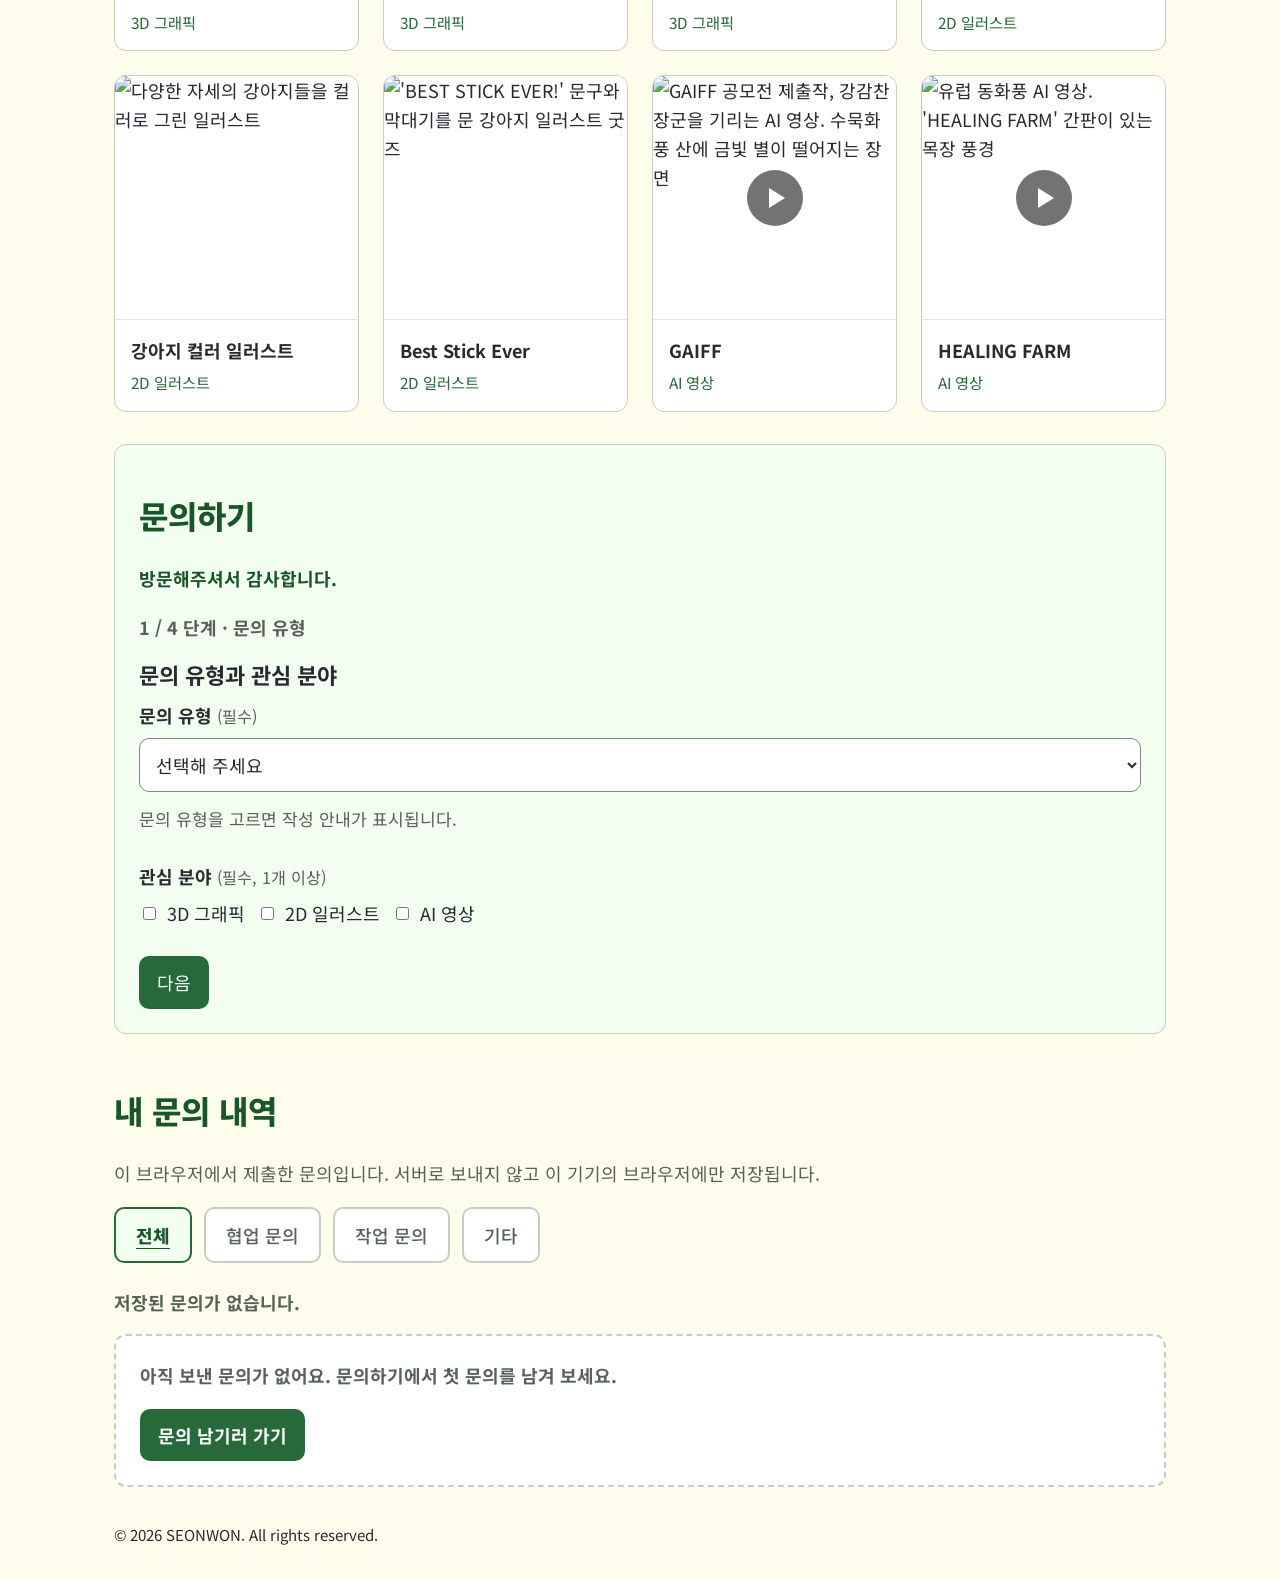
==== commit de4ebf13: "색 대비 개선, alt 적용, 초점 이동, 탭 ARIA, 작업물 필터 버튼화" ====
--- a/Claude outputs/index.html
+++ b/Claude outputs/index.html
@@ -53,7 +53,7 @@
       <h3>3D Environment Artist</h3>
 
       <div class="about-row">
-        <img src="assets/images/profile.jpg" alt="SEONWON 프로필 이미지">
+        <img src="assets/images/profile.jpg" alt="SEONWON 프로필: 강아지 일러스트 아이콘">
 
         <div class="about-text">
           <p>안녕하세요. 저는 3D 배경 디자이너로 일하며 디지털 트윈, VR, 메타버스 콘텐츠를 만들어 왔습니다.</p>
@@ -69,26 +69,27 @@
 
       <!-- click 이벤트 : 탭 전환 -->
       <div class="tabs" role="tablist" aria-label="작업 분야 선택">
-        <button type="button" class="tab is-active" data-target="#field-3d" aria-selected="true">3D 그래픽</button>
-        <button type="button" class="tab" data-target="#field-illust" aria-selected="false">2D 일러스트</button>
-        <button type="button" class="tab" data-target="#field-video" aria-selected="false">AI 영상</button>
-      </div>
-
-      <div id="field-3d" class="panel is-active">
+        <!-- role="tab" : 스크린리더에 탭이라고 알림. 선택된 탭만 Tab 키로 닿고, 탭 사이는 ←/→/Home/End 키로 이동 -->
+        <button type="button" class="tab is-active" role="tab" id="tab-3d" aria-controls="field-3d" aria-selected="true" data-target="#field-3d">3D 그래픽</button>
+        <button type="button" class="tab" role="tab" id="tab-illust" aria-controls="field-illust" aria-selected="false" tabindex="-1" data-target="#field-illust">2D 일러스트</button>
+        <button type="button" class="tab" role="tab" id="tab-video" aria-controls="field-video" aria-selected="false" tabindex="-1" data-target="#field-video">AI 영상</button>
+      </div>
+
+      <div id="field-3d" class="panel is-active" role="tabpanel" aria-labelledby="tab-3d">
         <h3>3D 그래픽</h3>
         <p>게임과 실시간 콘텐츠에 쓰이는 배경과 구조물을 만듭니다.</p>
         <p>모듈러와 트림시트로 제작해 재사용과 수정이 쉬운 구조를 설계합니다.</p>
         <p>디지털 트윈, VR, 메타버스 프로젝트를 주로 맡아 왔습니다.</p>
       </div>
 
-      <div id="field-illust" class="panel" hidden>
+      <div id="field-illust" class="panel" role="tabpanel" aria-labelledby="tab-illust" hidden>
         <h3>2D 일러스트</h3>
         <p>동물을 주제로 한 드로잉과 굿즈 디자인 작업을 합니다.</p>
         <p>드로잉과 일러스트 작업으로 스티커와 엽서 등의 굿즈를 제작중 입니다.</p>
         <p>무념무개라는 이름으로 작업을 올리고 있습니다.</p>
       </div>
 
-      <div id="field-video" class="panel" hidden>
+      <div id="field-video" class="panel" role="tabpanel" aria-labelledby="tab-video" hidden>
         <h3>AI 영상</h3>
         <p>AI 도구를 활용해 짧은 영상을 만듭니다.</p>
         <p>장면의 분위기와 연출을 직접 설계하고 다듬는 과정을 거칩니다.</p>
@@ -100,30 +101,15 @@
     <section id="works">
       <h2>작업물</h2>
 
-      <!-- change 이벤트 : 분야 필터 -->
-      <div class="work-filter">
-        <label class="checkrow">
-          <input type="checkbox" id="checkAll" checked>
-          전체
-        </label>
-
-        <label class="checkrow">
-          <input type="checkbox" class="category-check" value="3d" checked>
-          3D 그래픽
-        </label>
-
-        <label class="checkrow">
-          <input type="checkbox" class="category-check" value="illust" checked>
-          2D 일러스트
-        </label>
-
-        <label class="checkrow">
-          <input type="checkbox" class="category-check" value="video" checked>
-          AI 영상
-        </label>
-      </div>
-
-      <p id="filterStatus" aria-live="polite">전체 작업이 선택되었습니다.</p>
+      <!-- click 이벤트 : 분야 필터. 선택된 버튼은 aria-pressed="true"이고 글씨·테두리·밑줄도 달라짐 -->
+      <div class="work-filter" role="group" aria-label="작업 분야별 보기">
+        <button type="button" class="filter-button" data-category="all" aria-pressed="true">전체</button>
+        <button type="button" class="filter-button" data-category="3d" aria-pressed="false">3D 그래픽</button>
+        <button type="button" class="filter-button" data-category="illust" aria-pressed="false">2D 일러스트</button>
+        <button type="button" class="filter-button" data-category="video" aria-pressed="false">AI 영상</button>
+      </div>
+
+      <p id="filterStatus" role="status">전체 작업 8개를 표시합니다.</p>
 
       <!-- 카드는 script.js가 채웁니다 -->
       <ul id="workGrid" class="work-grid"></ul>
--- a/Claude outputs/style.css
+++ b/Claude outputs/style.css
@@ -15,7 +15,10 @@
     --green-dark: #185527;    /* 제목, hover */
     --green-deep: #05460a;    /* 가장 진한 초록 */
 
-    --focus: #5a9c6b;         /* 포커스 테두리 (배경과 확실히 달라야 함) */
+    --focus: #3d7d4e;         /* 포커스 테두리 (배경과 확실히 달라야 함) : 배경 대비 4.8:1 */
+
+    --on-green: #ffffff;      /* 초록 버튼 위 글자색 (대비 6.6:1 이상) */
+    --input-border: #7a8c7d;  /* 입력 칸 테두리 : 배경과 3:1 이상 (WCAG 비텍스트 대비) */
 
     --success-text: #185527;
     --success-bg: #e3f5e6;
@@ -42,6 +45,9 @@
     --green-deep: #8cc47e;
 
     --focus: #c4b77e;
+
+    --on-green: #21271f;      /* 다크 모드의 연두 버튼 위에는 어두운 글자 (대비 7.5:1) */
+    --input-border: #8a968a;
 
     --success-text: #d7f0d9;
     --success-bg: #2f4433;
@@ -239,7 +245,7 @@
     padding: 12px;
     color: var(--text);
     background-color: var(--surface);
-    border: 1px solid var(--border);
+    border: 1px solid var(--input-border);
     border-radius: 10px;
 }
 
@@ -252,7 +258,7 @@
     padding: 12px 18px;
     border: none;
     border-radius: 10px;
-    color: #ffffff;
+    color: var(--on-green);
     background-color: var(--green);
     cursor: pointer;
     transition: background-color 0.2s, transform 0.2s;
@@ -280,6 +286,12 @@
     outline-offset: 2px;
 }
 
+/* 링크도 키보드로 이동할 때 같은 모양의 초점 표시를 보여 줌 (마우스 클릭에는 나타나지 않음) */
+a:focus-visible{
+    outline: 3px solid var(--focus);
+    outline-offset: 2px;
+}
+
 button:active {
     transform: translateY(1px);
 }
@@ -308,6 +320,7 @@
 /* ===== 작업 분야 탭 ===== */
 
 .tabs,
+.work-filter,
 .history-filter {
     display: flex;
 
@@ -372,9 +385,6 @@
 /* ===== 작업물 필터 ===== */
 
 .work-filter{
-    display: flex;
-    flex-wrap: wrap;
-    gap: 16px;
     margin-bottom: 8px;
 }
 
@@ -933,7 +943,7 @@
     display: inline-block;
     padding: 12px 18px;
     border-radius: 10px;
-    color: #ffffff;
+    color: var(--on-green);
     background-color: var(--green);
     font-weight: 700;
     text-decoration: none;
@@ -1087,12 +1097,6 @@
     nav a{
         /*링크 글자 주변에도 누를 수 있는 여백 추가*/
         padding: 8px 0;
-    }
-
-    /* 작업 분야 필터를 한 열로 배치 */
-    .work-filter{
-        flex-direction: column;
-        gap: 8px;
     }
 
     /* 작업 카드를 한 열로 배치 */
